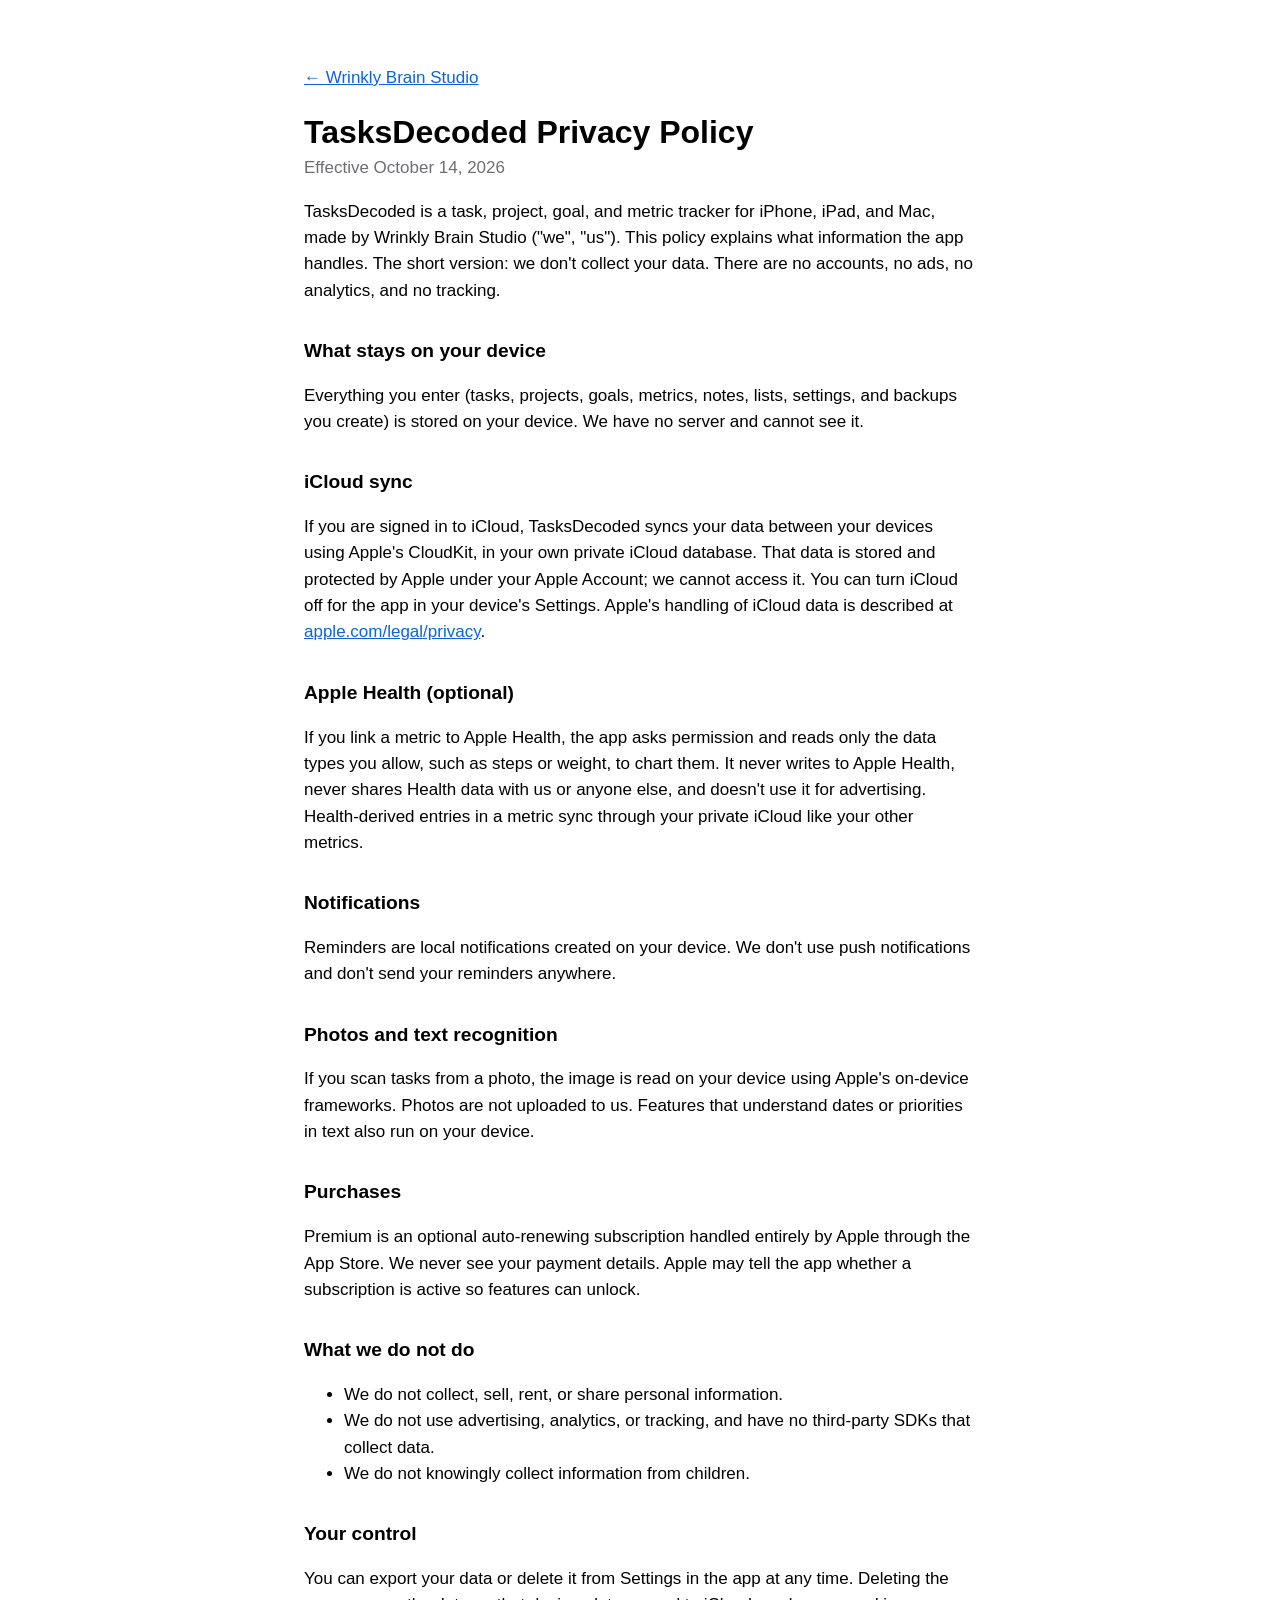
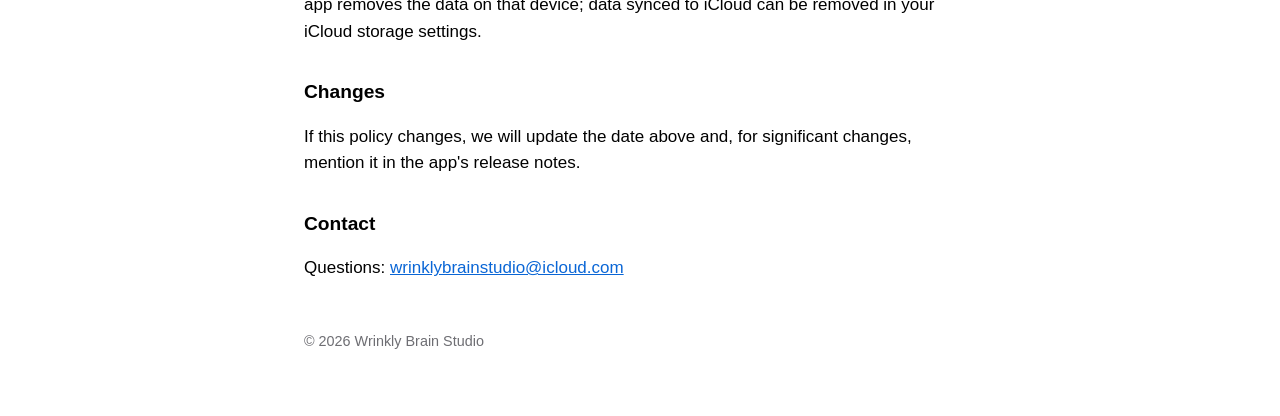
==== tasksdecoded/privacy/index.html @ 725b6297 "Add files via upload" ====
<!doctype html>
<html lang="en">
<head>
<meta charset="utf-8">
<meta name="viewport" content="width=device-width, initial-scale=1">
<title>TasksDecoded Privacy Policy</title>
<link rel="stylesheet" href="/style.css">
</head>
<body>
<p><a href="/">&larr; Wrinkly Brain Studio</a></p>
<h1>TasksDecoded Privacy Policy</h1>
<p class="sub">Effective October 14, 2026</p>

<p>TasksDecoded is a task, project, goal, and metric tracker for iPhone, iPad, and Mac, made by Wrinkly Brain Studio
("we", "us"). This policy explains what information the app handles. The short version: we don't collect your
data. There are no accounts, no ads, no analytics, and no tracking.</p>

<h2>What stays on your device</h2>
<p>Everything you enter (tasks, projects, goals, metrics, notes, lists, settings, and backups you create) is stored
on your device. We have no server and cannot see it.</p>

<h2>iCloud sync</h2>
<p>If you are signed in to iCloud, TasksDecoded syncs your data between your devices using Apple's CloudKit, in your
own private iCloud database. That data is stored and protected by Apple under your Apple Account; we cannot access
it. You can turn iCloud off for the app in your device's Settings. Apple's handling of iCloud data is described at
<a href="https://www.apple.com/legal/privacy/">apple.com/legal/privacy</a>.</p>

<h2>Apple Health (optional)</h2>
<p>If you link a metric to Apple Health, the app asks permission and reads only the data types you allow, such as
steps or weight, to chart them. It never writes to Apple Health, never shares Health data with us or anyone else,
and doesn't use it for advertising. Health-derived entries in a metric sync through your private iCloud like your
other metrics.</p>

<h2>Notifications</h2>
<p>Reminders are local notifications created on your device. We don't use push notifications and don't send your
reminders anywhere.</p>

<h2>Photos and text recognition</h2>
<p>If you scan tasks from a photo, the image is read on your device using Apple's on-device frameworks. Photos are
not uploaded to us. Features that understand dates or priorities in text also run on your device.</p>

<h2>Purchases</h2>
<p>Premium is an optional auto-renewing subscription handled entirely by Apple through the App Store. We never see
your payment details. Apple may tell the app whether a subscription is active so features can unlock.</p>

<h2>What we do not do</h2>
<ul>
  <li>We do not collect, sell, rent, or share personal information.</li>
  <li>We do not use advertising, analytics, or tracking, and have no third-party SDKs that collect data.</li>
  <li>We do not knowingly collect information from children.</li>
</ul>

<h2>Your control</h2>
<p>You can export your data or delete it from Settings in the app at any time. Deleting the app removes the data on
that device; data synced to iCloud can be removed in your iCloud storage settings.</p>

<h2>Changes</h2>
<p>If this policy changes, we will update the date above and, for significant changes, mention it in the app's
release notes.</p>

<h2>Contact</h2>
<p>Questions: <span data-contact>(Turn on JavaScript to see the contact address.)</span></p>

<footer>&copy; 2026 Wrinkly Brain Studio</footer>
<script src="/contact.js"></script>
</body>
</html>
---- style.css ----
:root { color-scheme: light dark; }
body { font: 17px/1.55 -apple-system, BlinkMacSystemFont, "Segoe UI", Roboto, Helvetica, Arial, sans-serif; max-width: 42rem; margin: 0 auto; padding: 3rem 1.25rem 4rem; }
h1 { font-size: 2rem; line-height: 1.2; margin-bottom: .25rem; }
h2 { font-size: 1.2rem; margin-top: 2rem; }
.sub { color: #6e6e73; margin-top: 0; }
a { color: #0a66d6; }
footer { margin-top: 3rem; color: #6e6e73; font-size: .9rem; }
@media (prefers-color-scheme: dark) { .sub, footer { color: #a1a1a6; } a { color: #4da3ff; } }
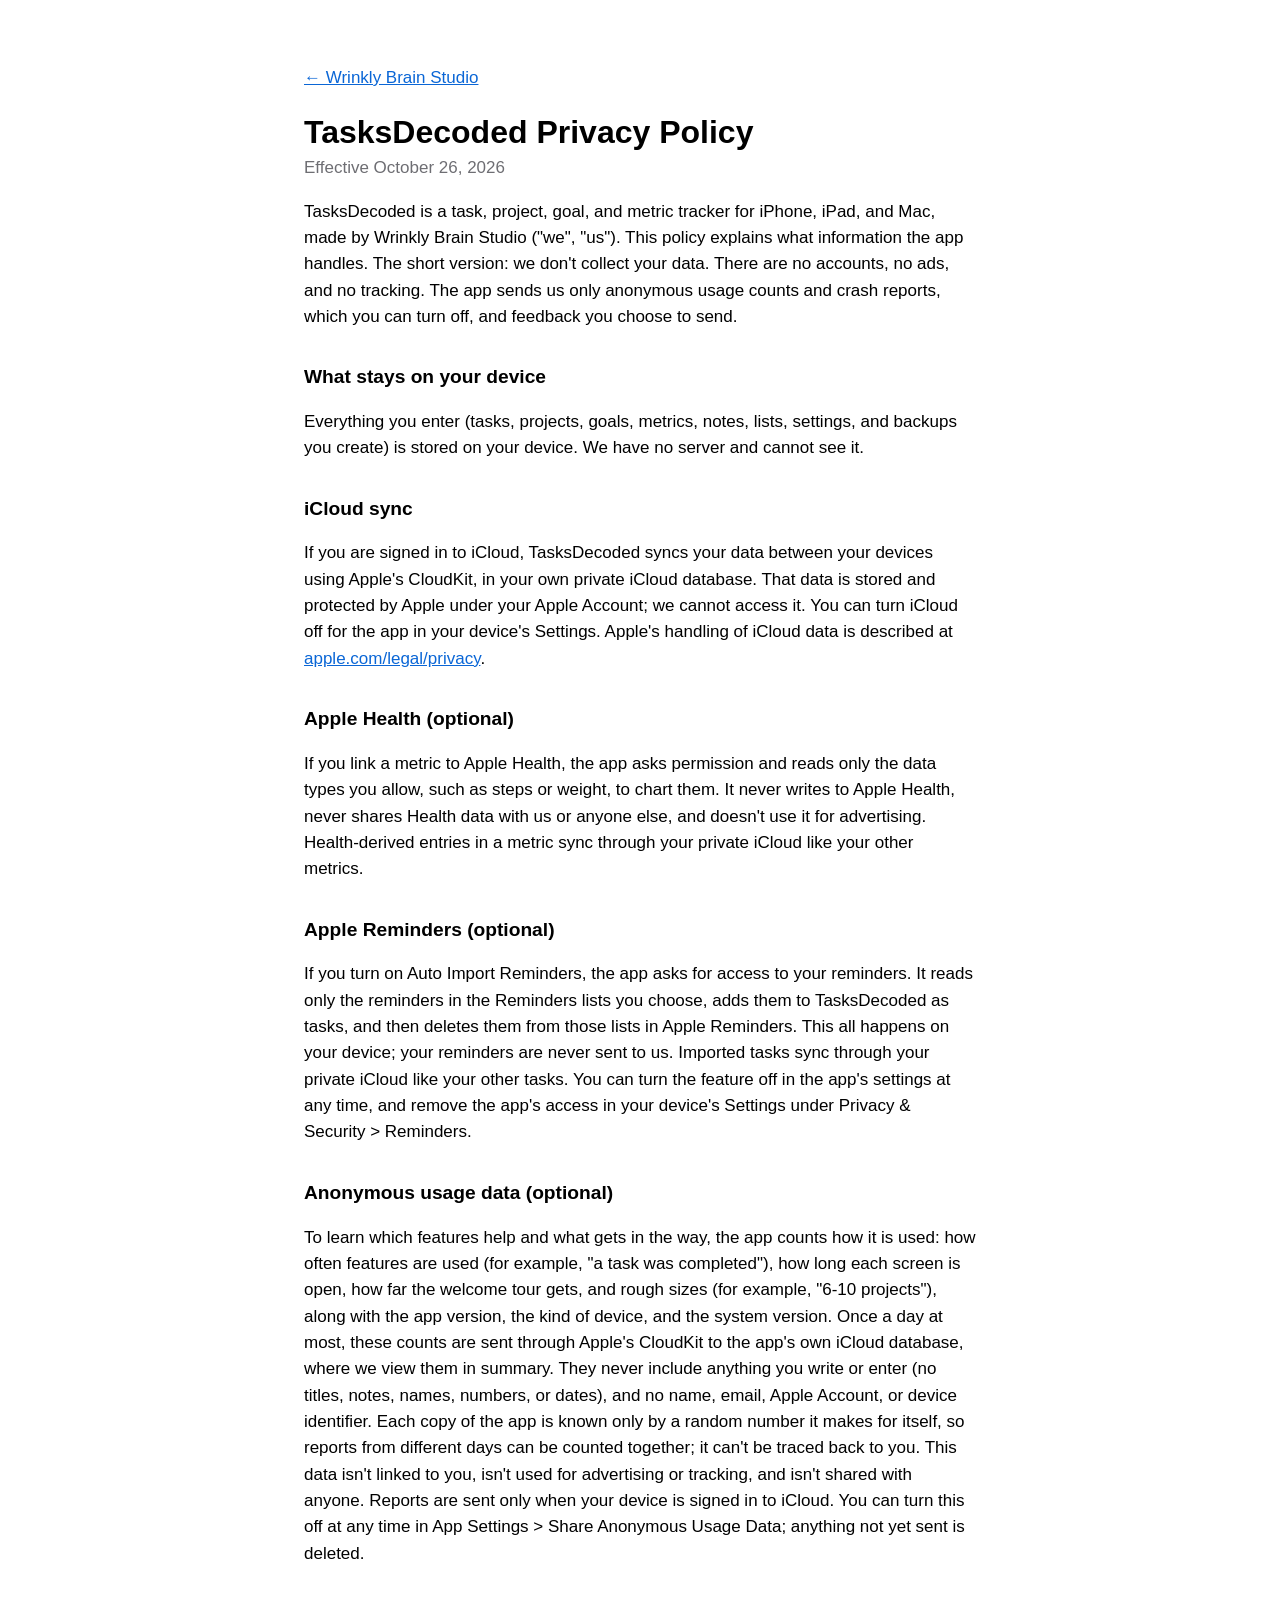
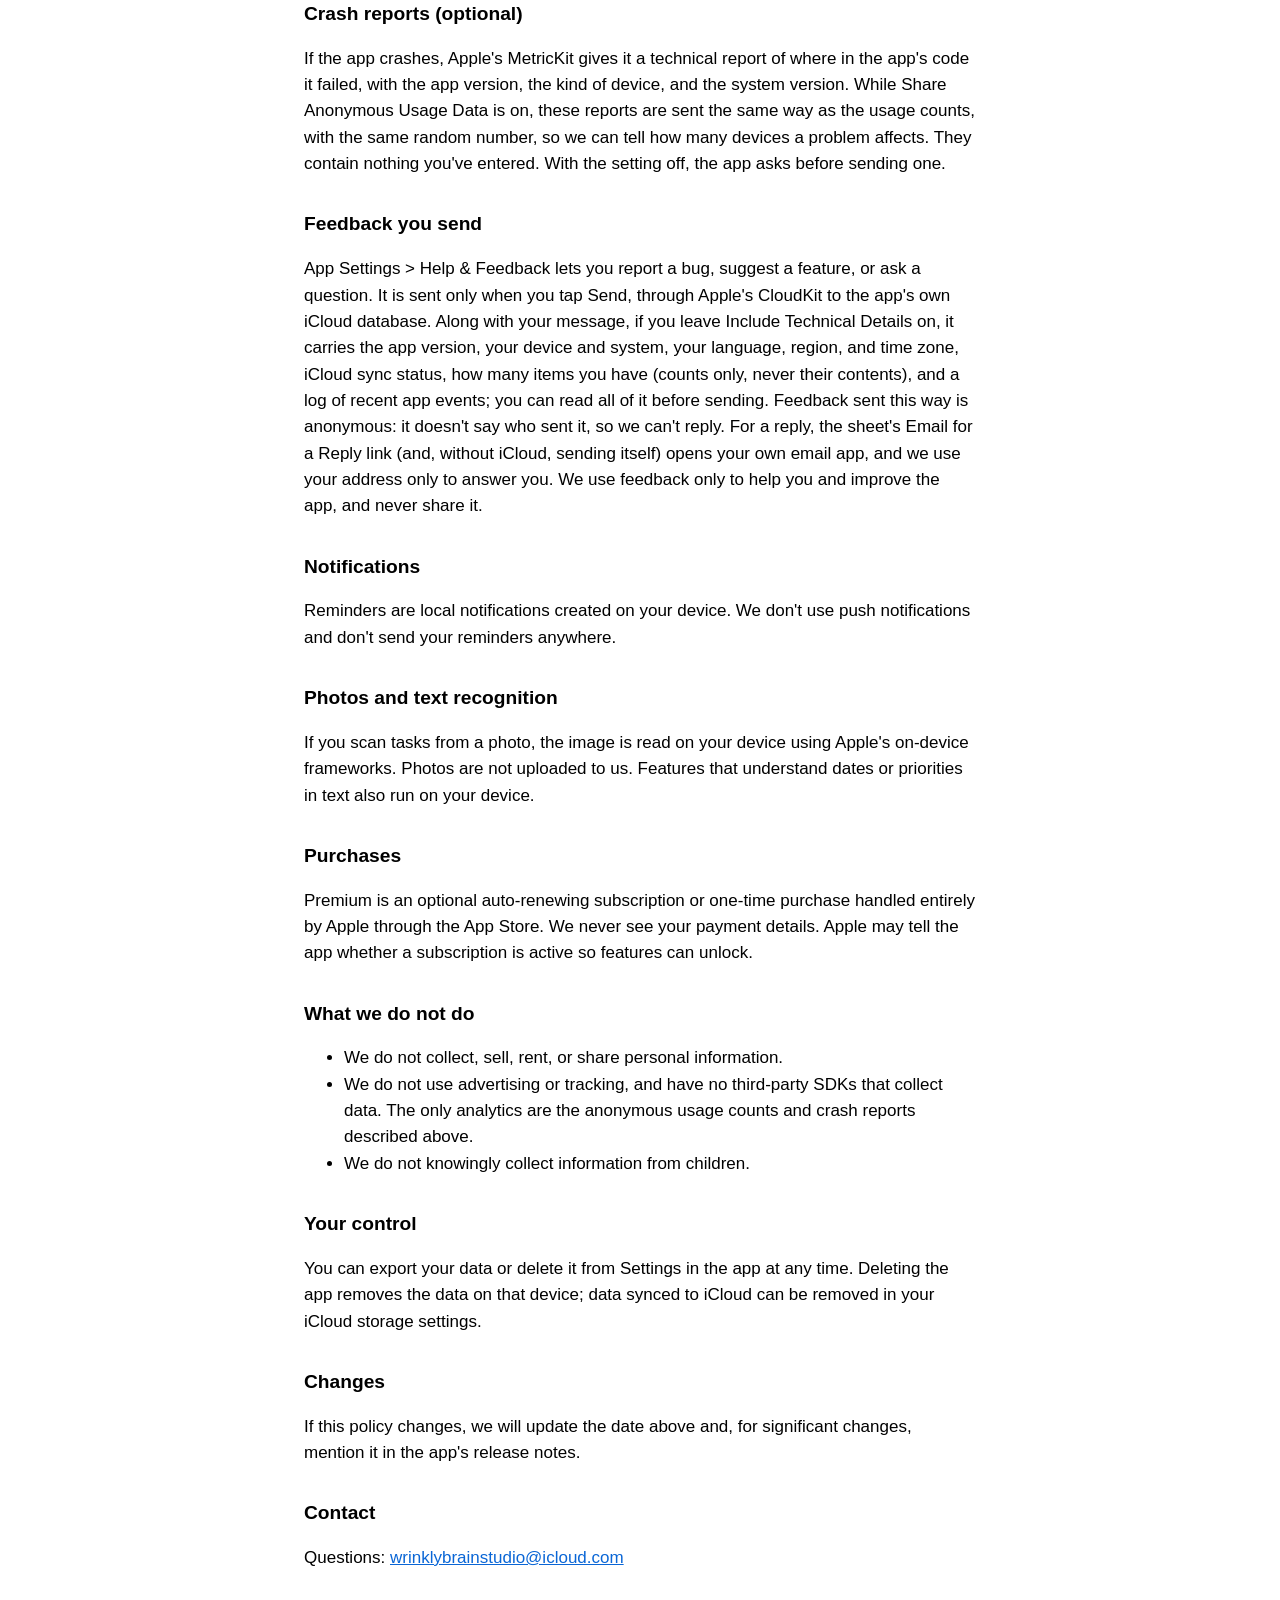
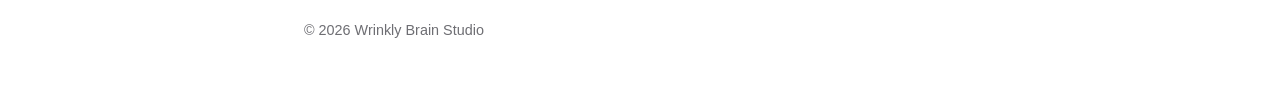
==== commit d02f66c0: "Update index.html" ====
--- a/tasksdecoded/privacy/index.html
+++ b/tasksdecoded/privacy/index.html
@@ -9,11 +9,12 @@
 <body>
 <p><a href="/">&larr; Wrinkly Brain Studio</a></p>
 <h1>TasksDecoded Privacy Policy</h1>
-<p class="sub">Effective October 14, 2026</p>
+<p class="sub">Effective October 26, 2026</p>
 
 <p>TasksDecoded is a task, project, goal, and metric tracker for iPhone, iPad, and Mac, made by Wrinkly Brain Studio
 ("we", "us"). This policy explains what information the app handles. The short version: we don't collect your
-data. There are no accounts, no ads, no analytics, and no tracking.</p>
+data. There are no accounts, no ads, and no tracking. The app sends us only anonymous usage counts and crash reports,
+which you can turn off, and feedback you choose to send.</p>
 
 <h2>What stays on your device</h2>
 <p>Everything you enter (tasks, projects, goals, metrics, notes, lists, settings, and backups you create) is stored
@@ -31,6 +32,41 @@
 and doesn't use it for advertising. Health-derived entries in a metric sync through your private iCloud like your
 other metrics.</p>
 
+<h2>Apple Reminders (optional)</h2>
+<p>If you turn on Auto Import Reminders, the app asks for access to your reminders. It reads only the reminders in
+the Reminders lists you choose, adds them to TasksDecoded as tasks, and then deletes them from those lists in Apple
+Reminders. This all happens on your device; your reminders are never sent to us. Imported tasks sync through your
+private iCloud like your other tasks. You can turn the feature off in the app's settings at any time, and remove
+the app's access in your device's Settings under Privacy &amp; Security &gt; Reminders.</p>
+
+<h2>Anonymous usage data (optional)</h2>
+<p>To learn which features help and what gets in the way, the app counts how it is used: how often features are
+used (for example, "a task was completed"), how long each screen is open, how far the welcome tour gets, and rough
+sizes (for example, "6-10 projects"), along with the app version, the kind of device, and the system version. Once a
+day at most, these counts are sent through Apple's CloudKit to the app's own iCloud database, where we view them in
+summary. They never include anything you write or enter (no titles, notes, names, numbers, or dates), and no name,
+email, Apple Account, or device identifier. Each copy of the app is known only by a random number it makes for
+itself, so reports from different days can be counted together; it can't be traced back to you. This data isn't
+linked to you, isn't used for advertising or tracking, and isn't shared with anyone. Reports are sent only when your
+device is signed in to iCloud. You can turn this off at any time in App Settings &gt; Share Anonymous Usage Data;
+anything not yet sent is deleted.</p>
+
+<h2>Crash reports (optional)</h2>
+<p>If the app crashes, Apple's MetricKit gives it a technical report of where in the app's code it failed, with the
+app version, the kind of device, and the system version. While Share Anonymous Usage Data is on, these reports are
+sent the same way as the usage counts, with the same random number, so we can tell how many devices a problem
+affects. They contain nothing you've entered. With the setting off, the app asks before sending one.</p>
+
+<h2>Feedback you send</h2>
+<p>App Settings &gt; Help &amp; Feedback lets you report a bug, suggest a feature, or ask a question. It is sent only
+when you tap Send, through Apple's CloudKit to the app's own iCloud database. Along with your message, if you leave
+Include Technical Details on, it carries the app version, your device and system, your language, region, and time
+zone, iCloud sync status, how many items you have (counts only, never their contents), and a log of recent app
+events; you can read all of it before sending. Feedback sent this way is anonymous: it doesn't say who sent it, so we
+can't reply. For a reply, the sheet's Email for a Reply link (and, without iCloud, sending itself) opens your own
+email app, and we use your address only to answer you. We use feedback only to help you and improve the app, and
+never share it.</p>
+
 <h2>Notifications</h2>
 <p>Reminders are local notifications created on your device. We don't use push notifications and don't send your
 reminders anywhere.</p>
@@ -40,13 +76,14 @@
 not uploaded to us. Features that understand dates or priorities in text also run on your device.</p>
 
 <h2>Purchases</h2>
-<p>Premium is an optional auto-renewing subscription handled entirely by Apple through the App Store. We never see
+<p>Premium is an optional auto-renewing subscription or one-time purchase handled entirely by Apple through the App Store. We never see
 your payment details. Apple may tell the app whether a subscription is active so features can unlock.</p>
 
 <h2>What we do not do</h2>
 <ul>
   <li>We do not collect, sell, rent, or share personal information.</li>
-  <li>We do not use advertising, analytics, or tracking, and have no third-party SDKs that collect data.</li>
+  <li>We do not use advertising or tracking, and have no third-party SDKs that collect data. The only analytics are
+    the anonymous usage counts and crash reports described above.</li>
   <li>We do not knowingly collect information from children.</li>
 </ul>
 
@@ -62,6 +99,6 @@
 <p>Questions: <span data-contact>(Turn on JavaScript to see the contact address.)</span></p>
 
 <footer>&copy; 2026 Wrinkly Brain Studio</footer>
-<script src="/contact.js"></script>
+<script src="../../contact.js"></script>
 </body>
 </html>
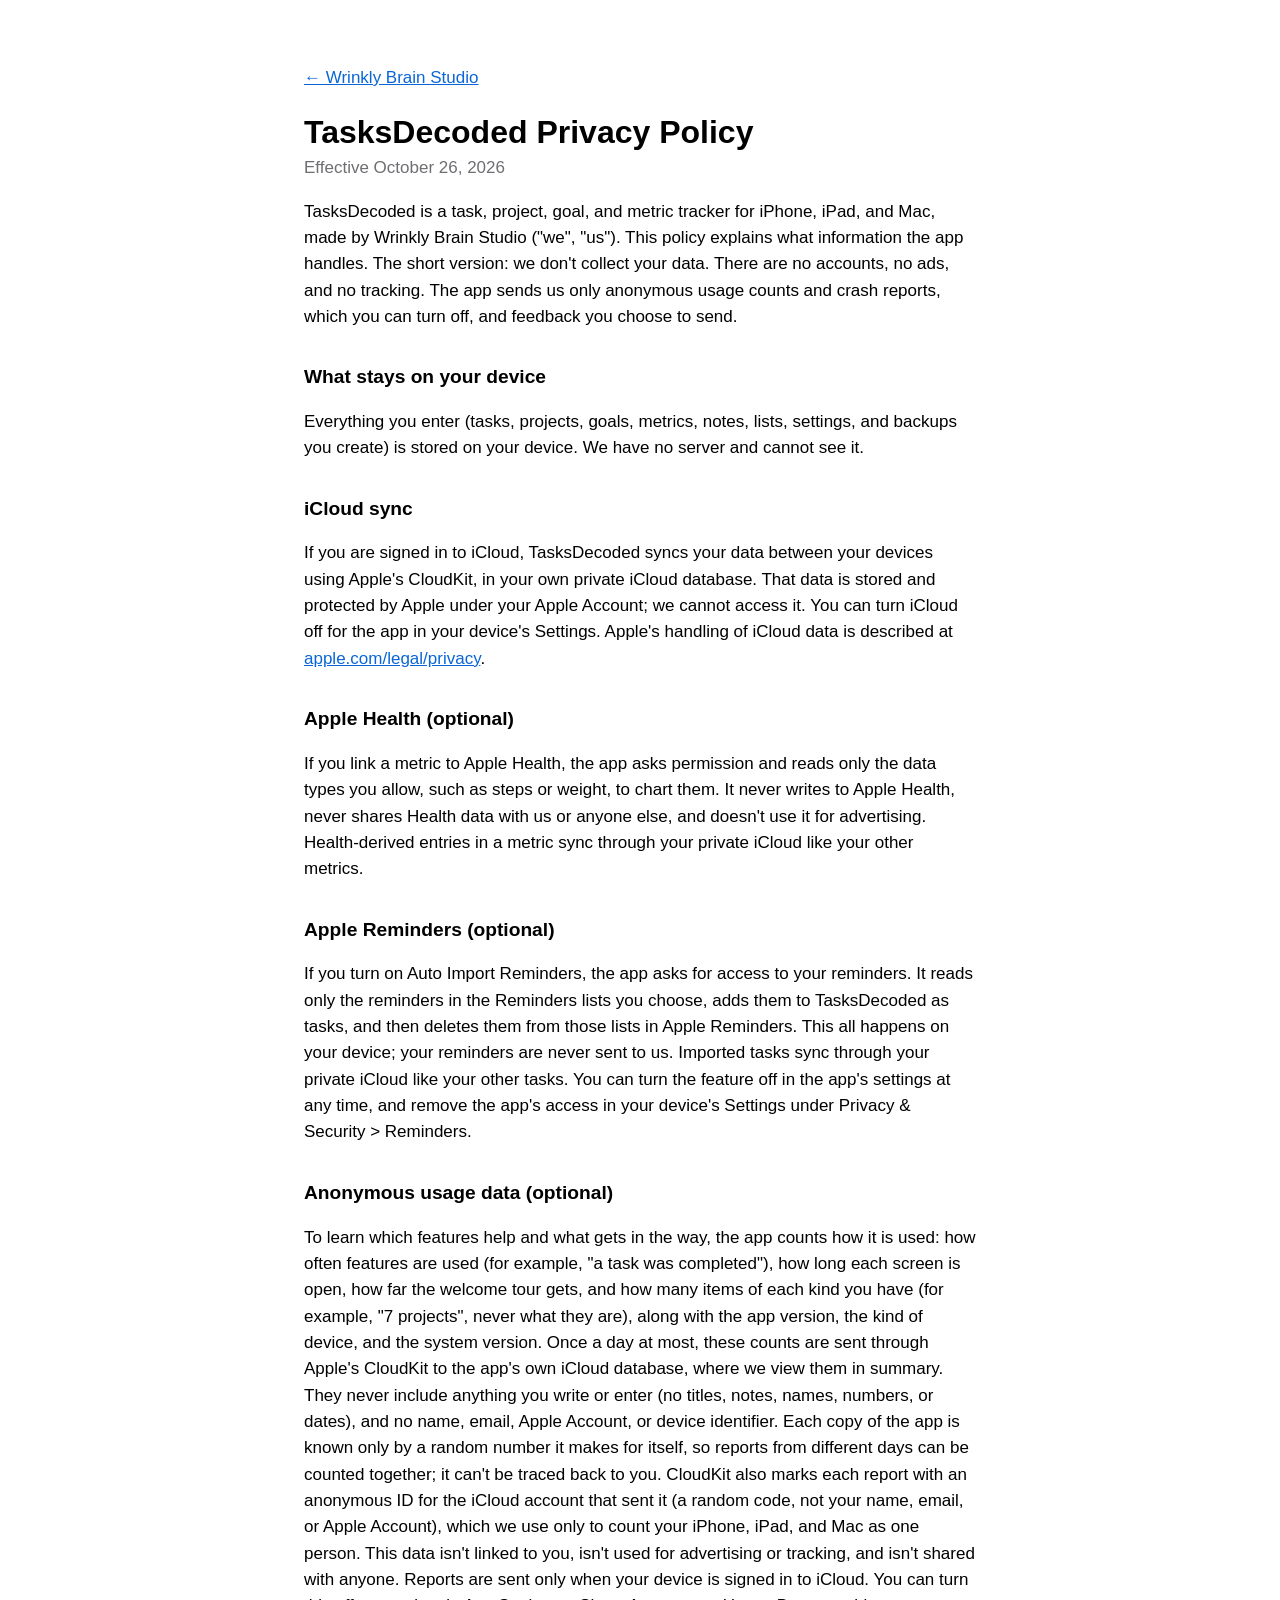
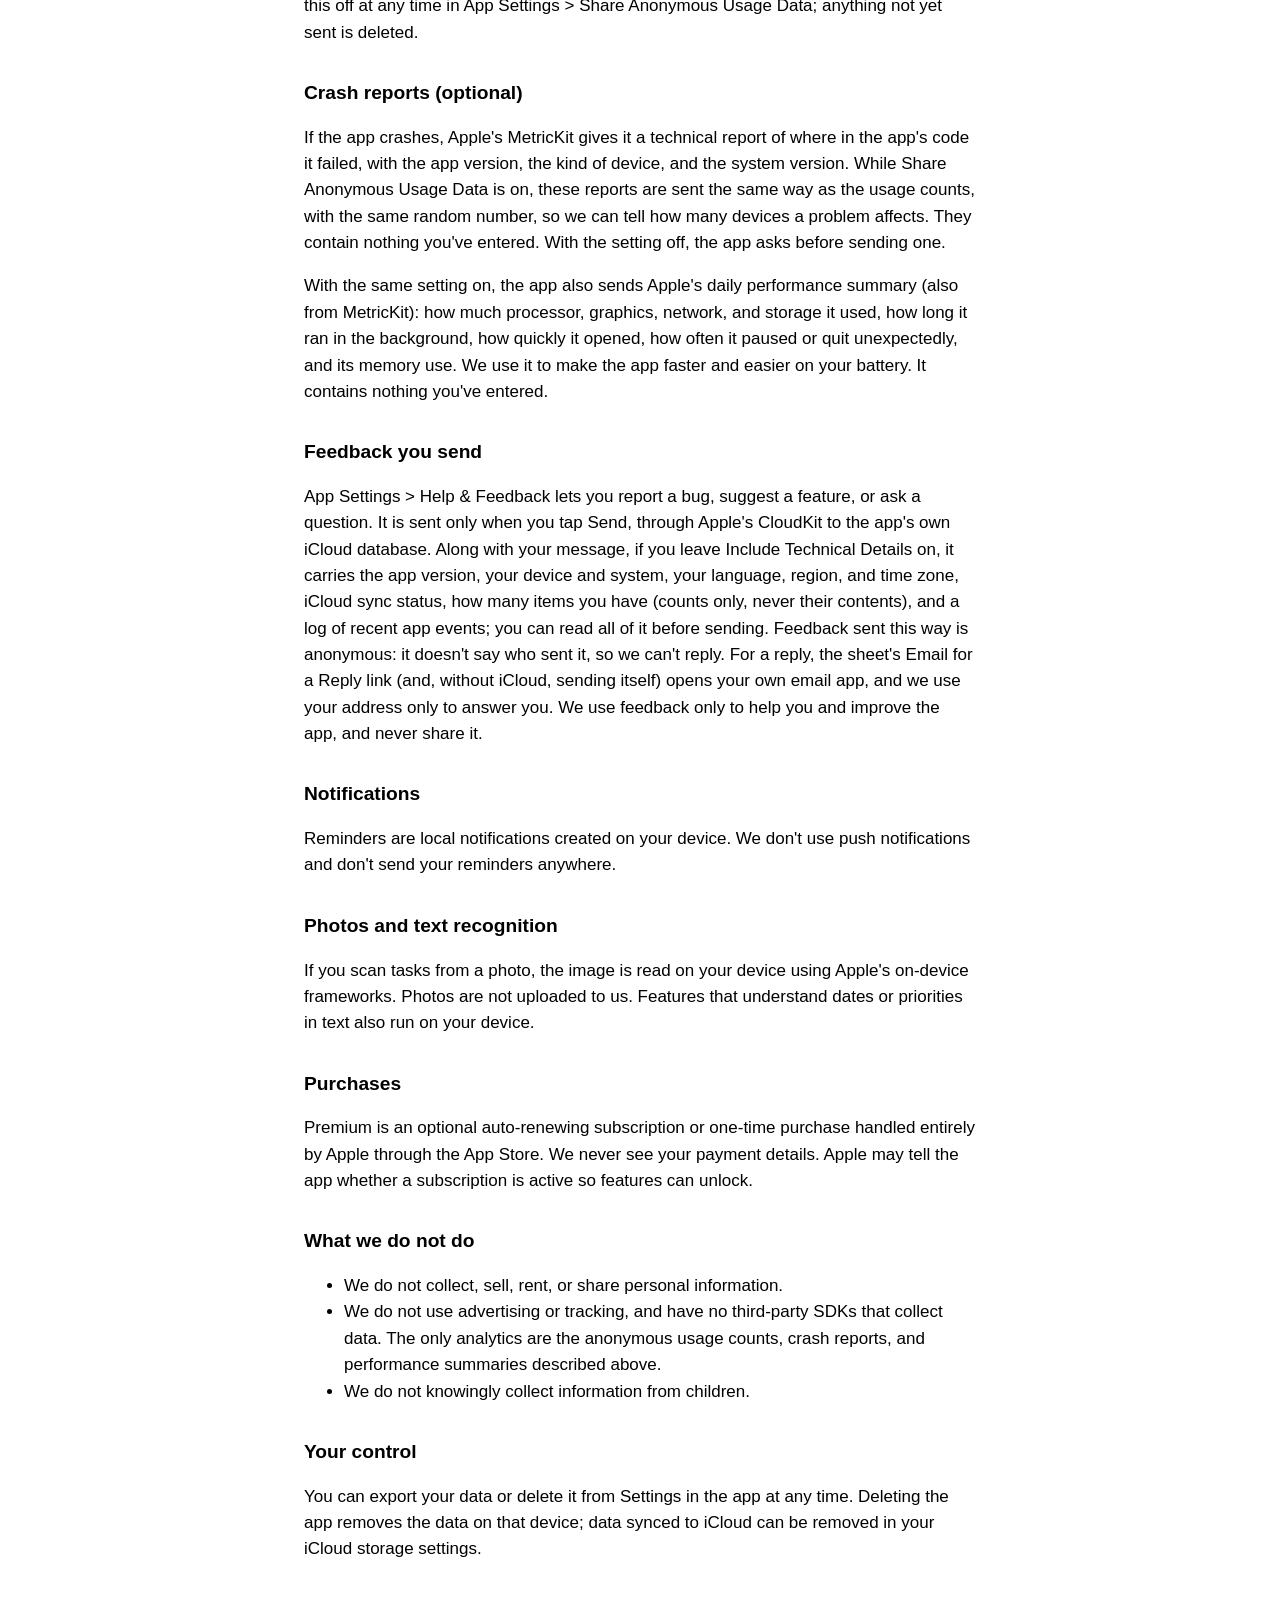
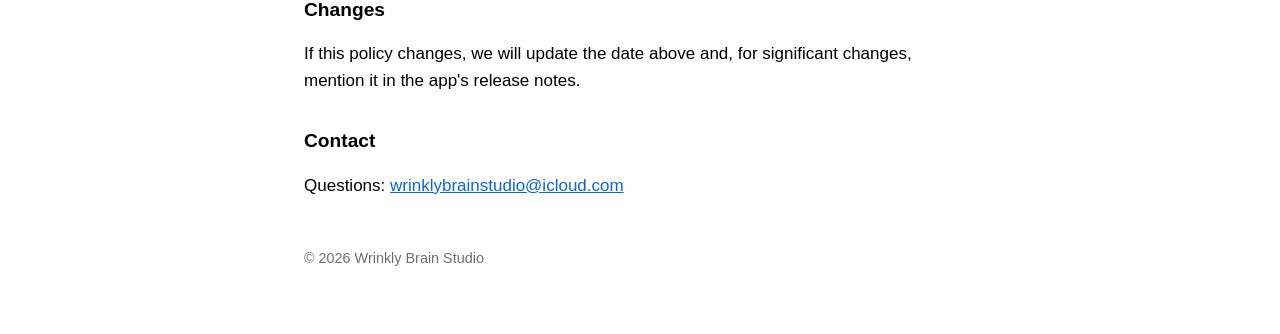
==== commit 435578ea: "Update index.html" ====
--- a/tasksdecoded/privacy/index.html
+++ b/tasksdecoded/privacy/index.html
@@ -41,12 +41,14 @@
 
 <h2>Anonymous usage data (optional)</h2>
 <p>To learn which features help and what gets in the way, the app counts how it is used: how often features are
-used (for example, "a task was completed"), how long each screen is open, how far the welcome tour gets, and rough
-sizes (for example, "6-10 projects"), along with the app version, the kind of device, and the system version. Once a
+used (for example, "a task was completed"), how long each screen is open, how far the welcome tour gets, and how
+many items of each kind you have (for example, "7 projects", never what they are), along with the app version, the kind of device, and the system version. Once a
 day at most, these counts are sent through Apple's CloudKit to the app's own iCloud database, where we view them in
 summary. They never include anything you write or enter (no titles, notes, names, numbers, or dates), and no name,
 email, Apple Account, or device identifier. Each copy of the app is known only by a random number it makes for
-itself, so reports from different days can be counted together; it can't be traced back to you. This data isn't
+itself, so reports from different days can be counted together; it can't be traced back to you. CloudKit also
+marks each report with an anonymous ID for the iCloud account that sent it (a random code, not your name, email, or
+Apple Account), which we use only to count your iPhone, iPad, and Mac as one person. This data isn't
 linked to you, isn't used for advertising or tracking, and isn't shared with anyone. Reports are sent only when your
 device is signed in to iCloud. You can turn this off at any time in App Settings &gt; Share Anonymous Usage Data;
 anything not yet sent is deleted.</p>
@@ -56,6 +58,10 @@
 app version, the kind of device, and the system version. While Share Anonymous Usage Data is on, these reports are
 sent the same way as the usage counts, with the same random number, so we can tell how many devices a problem
 affects. They contain nothing you've entered. With the setting off, the app asks before sending one.</p>
+<p>With the same setting on, the app also sends Apple's daily performance summary (also from MetricKit): how much
+processor, graphics, network, and storage it used, how long it ran in the background, how quickly it opened, how
+often it paused or quit unexpectedly, and its memory use. We use it to make the app faster and easier on your battery.
+It contains nothing you've entered.</p>
 
 <h2>Feedback you send</h2>
 <p>App Settings &gt; Help &amp; Feedback lets you report a bug, suggest a feature, or ask a question. It is sent only
@@ -83,7 +89,7 @@
 <ul>
   <li>We do not collect, sell, rent, or share personal information.</li>
   <li>We do not use advertising or tracking, and have no third-party SDKs that collect data. The only analytics are
-    the anonymous usage counts and crash reports described above.</li>
+    the anonymous usage counts, crash reports, and performance summaries described above.</li>
   <li>We do not knowingly collect information from children.</li>
 </ul>
 
